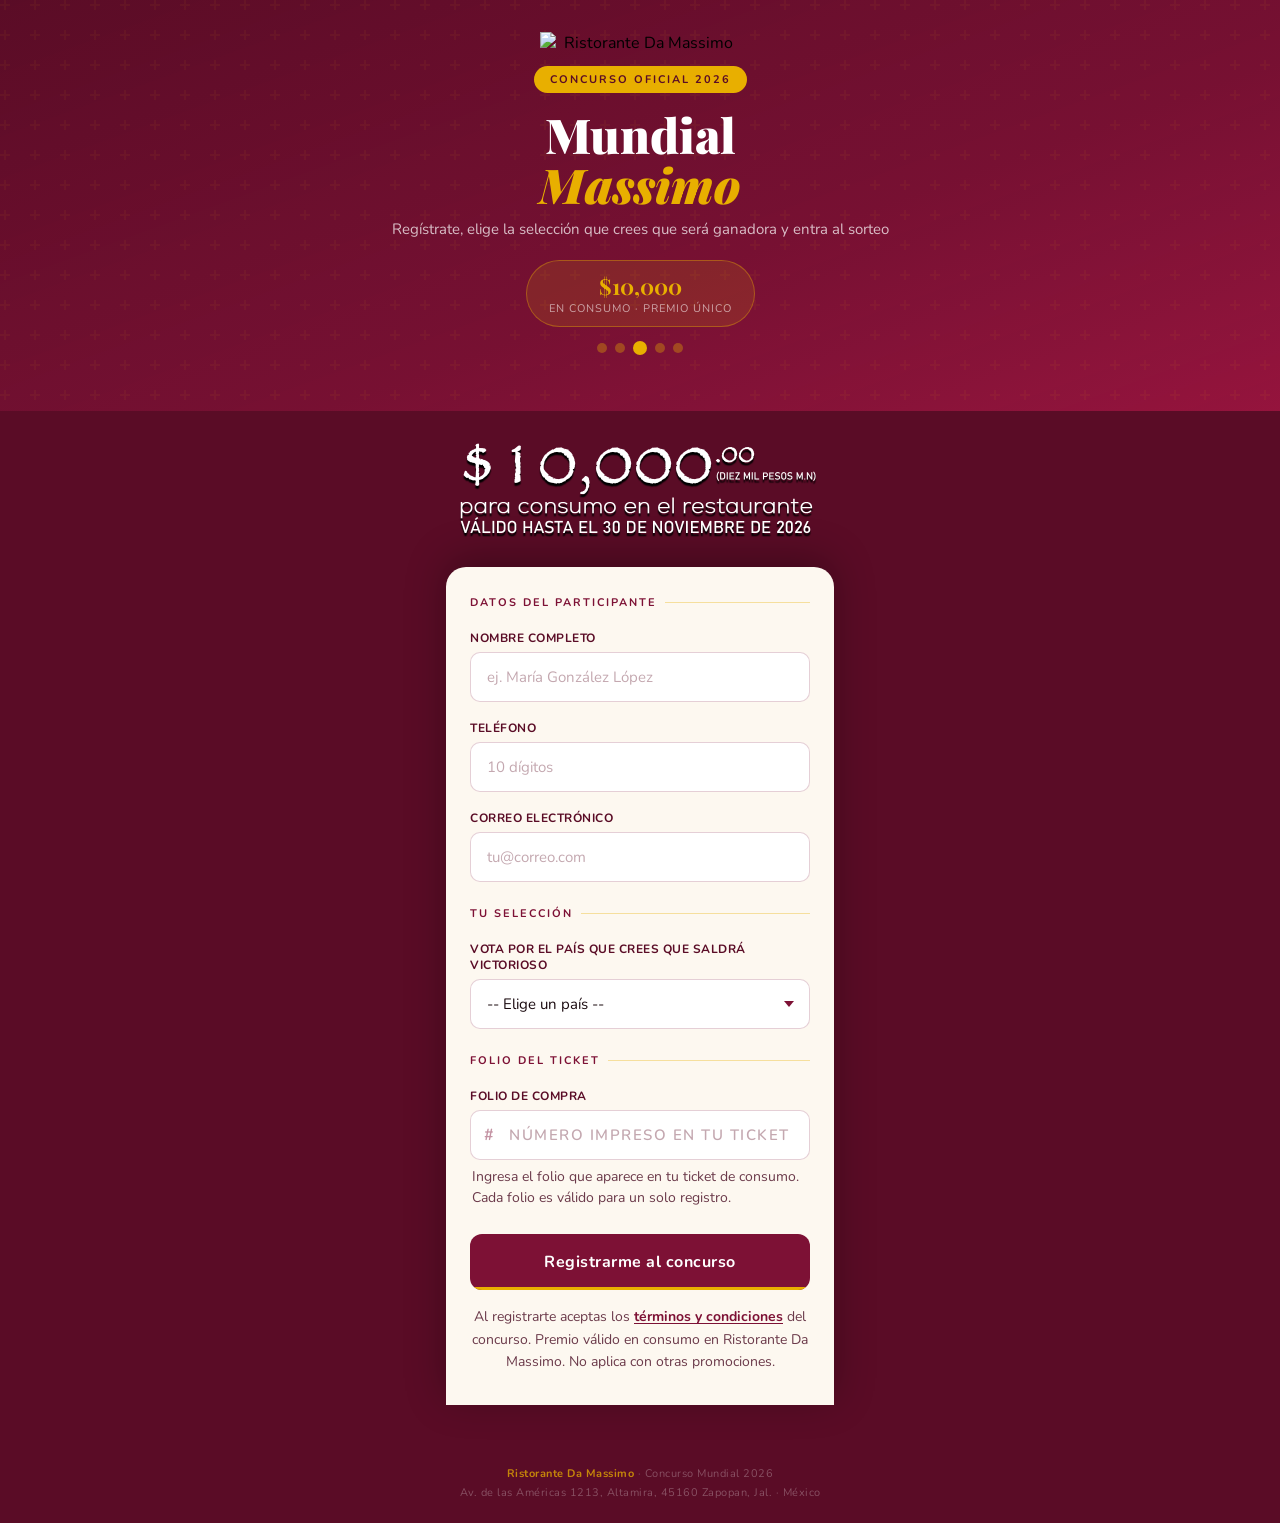
==== index.html @ a42dd685 "Add files via upload" ====
<!DOCTYPE html>
<html lang="es">
<head>
  <meta charset="UTF-8">
  <meta name="viewport" content="width=device-width, initial-scale=1.0, maximum-scale=1.0">
  <title>Mundial Massimo — Regístrate</title>
  <link href="https://fonts.googleapis.com/css2?family=Playfair+Display:ital,wght@0,700;0,900;1,700&family=Nunito:wght@400;600;700&display=swap" rel="stylesheet">
  <link rel="stylesheet" href="styles.css">
</head>
<body>

<!-- =============================================
     HERO
     ============================================= -->
<div class="hero">

  <img src="img/logo.png" alt="Ristorante Da Massimo" class="hero-logo-img">
  <!-- <div class="img-placeholder img-placeholder--logo">
    <span class="img-placeholder__label">img/logo.png</span>
    <span class="img-placeholder__size">200 x 80 px</span>
  </div> -->

  <div class="hero-badge">Concurso Oficial 2026</div>
  <h1 class="hero-title">Mundial<br><span>Massimo</span></h1>
  <p class="hero-sub">Regístrate, elige la selección que crees que será ganadora y entra al sorteo</p>

  <div class="prize-pill">
    <div class="prize-text">$10,000</div>
    <div class="prize-label">en consumo &middot; Premio único</div>
  </div>

  <div class="ball-row">
    <div class="ball"></div><div class="ball"></div><div class="ball"></div>
    <div class="ball"></div><div class="ball"></div>
  </div>
</div>


<!-- =============================================
     BANNER DE PREMIO
     ============================================= -->
<div class="banner-premio">
  <!-- <div class="img-placeholder img-placeholder--banner">
    <span class="img-placeholder__label">img/banner-premio.jpg</span>
    <span class="img-placeholder__size">390 x 180 px &mdash; foto del restaurante o del premio</span>
  </div> -->
  <img src="img/banner-premio.png" alt="Premio: $10,000 en consumo en Ristorante Da Massimo">
</div>


<!-- =============================================
     FORMULARIO DE REGISTRO
     ============================================= -->
<div class="form-wrap">
  <div class="form-card">

    <!-- ── ALERTA: FOLIO YA REGISTRADO ── -->
    <div class="folio-alert" id="folioAlert">
      <div class="folio-alert__icon">!</div>
      <div class="folio-alert__body">
        <p class="folio-alert__title">Folio ya registrado</p>
        <p class="folio-alert__msg">Este folio de ticket ya fue utilizado para una participación anterior. Verifica el número e inténtalo de nuevo.</p>
      </div>
      <button class="folio-alert__close" id="folioAlertClose" aria-label="Cerrar">&times;</button>
    </div>

    <form id="regForm" novalidate>

      <div class="section-label">Datos del participante</div>

      <div class="field-group">
        <label for="nombre">Nombre completo</label>
        <input type="text" id="nombre" name="nombre"
               placeholder="ej. María González López" autocomplete="name">
        <div class="field-error" id="err-nombre">Ingresa tu nombre completo.</div>
      </div>

      <div class="field-group">
        <label for="telefono">Teléfono</label>
        <input type="tel" id="telefono" name="telefono"
               placeholder="10 dígitos" maxlength="15"
               autocomplete="tel" inputmode="numeric">
        <div class="field-error" id="err-telefono">Ingresa un número de teléfono válido.</div>
      </div>

      <div class="field-group">
        <label for="correo">Correo electrónico</label>
        <input type="email" id="correo" name="correo"
               placeholder="tu@correo.com" autocomplete="email" inputmode="email">
        <div class="field-error" id="err-correo">Ingresa un correo electrónico válido.</div>
      </div>

      <div class="section-label" style="margin-top:24px;">Tu selección</div>

      <div class="field-group">
        <label for="equipo">Vota por el país que crees que saldrá victorioso</label>
        <div class="select-wrap">
          <select id="equipo" name="equipo">
            <option value="" disabled selected>-- Elige un país --</option>
            <option>Alemania</option>
            <option>Arabia Saudita</option>
            <option>Argentina</option>
            <option>Australia</option>
            <option>Bélgica</option>
            <option>Brasil</option>
            <option>Camerún</option>
            <option>Canadá</option>
            <option>Corea del Sur</option>
            <option>Costa Rica</option>
            <option>Croacia</option>
            <option>Dinamarca</option>
            <option>Ecuador</option>
            <option>España</option>
            <option>Estados Unidos</option>
            <option>Francia</option>
            <option>Gales</option>
            <option>Ghana</option>
            <option>Inglaterra</option>
            <option>Irán</option>
            <option>Japón</option>
            <option>Marruecos</option>
            <option>México</option>
            <option>Países Bajos</option>
            <option>Polonia</option>
            <option>Portugal</option>
            <option>Qatar</option>
            <option>Senegal</option>
            <option>Serbia</option>
            <option>Suiza</option>
            <option>Túnez</option>
            <option>Uruguay</option>
          </select>
        </div>
        <div class="field-error" id="err-equipo">Selecciona un país.</div>
      </div>

      <div class="section-label" style="margin-top:24px;">Folio del ticket</div>

      <div class="field-group">
        <label for="folio">Folio de compra</label>
        <div class="folio-wrap">
          <span class="folio-icon">#</span>
          <input type="text" id="folio" name="folio"
                 placeholder="Número impreso en tu ticket" maxlength="20">
        </div>
        <p class="field-hint">Ingresa el folio que aparece en tu ticket de consumo. Cada folio es válido para un solo registro.</p>
        <div class="field-error" id="err-folio">Ingresa el folio de tu ticket de compra.</div>
      </div>

      <button type="submit" class="cta-btn" id="submitBtn">
        Registrarme al concurso
      </button>

      <p class="legal-note">
        Al registrarte aceptas los
        <a href="#" class="legal-link" id="openTerms">términos y condiciones</a>
        del concurso. Premio válido en consumo en Ristorante Da Massimo.
        No aplica con otras promociones.
      </p>

    </form>


    <!-- =============================================
         PANTALLA DE ÉXITO
         ============================================= -->
    <div class="success-screen" id="successScreen">

      <h2 class="success-title">Registro exitoso</h2>
      <p class="success-sub">
        Tu participación ha sido confirmada. Guarda tu imagen de registro.
      </p>

      <!-- Tarjeta generada como imagen -->
      <div class="tarjeta-wrap">
        <img id="tarjetaImagen" src="" alt="Tarjeta de registro Mundial Massimo">
        <p class="tarjeta-hint">
          📱 <strong>Móvil:</strong> mantén presionada la imagen y elige "Guardar"<br>
          🖥️ <strong>Computadora:</strong> clic derecho sobre la imagen → "Guardar imagen como"
        </p>
      </div>

      <p class="success-sub" style="margin-top:16px;">
        El sorteo se realizará al cierre del torneo.<br>
        Suerte con <span id="successTeamInline" style="color:var(--vino);font-weight:700;"></span>.
      </p>

      <!-- Botón volver -->
      <div class="success-actions">
        <button class="action-btn action-btn--secondary" id="btnVolver">
          Registrar a otra persona
        </button>
      </div>

    </div>

  </div>
</div>


<!-- =============================================
     MODAL: TÉRMINOS Y CONDICIONES
     ============================================= -->
<div class="modal-overlay" id="modalTerms">
  <div class="modal">
    <div class="modal-header">
      <h2 class="modal-title">Términos y Condiciones</h2>
      <button class="modal-close" id="closeTerms" aria-label="Cerrar">&times;</button>
    </div>
    <div class="modal-body">

      <p class="modal-intro">
        Concurso <strong>Mundial Massimo 2026</strong> organizado por Ristorante Da Massimo,
        Av. de las Américas 1213, Altamira, 45160 Zapopan, Jalisco, México.
      </p>

      <div class="terms-section">
        <h3>1. Elegibilidad</h3>
        <p>Pueden participar personas mayores de 18 años con ticket de consumo válido expedido por Ristorante Da Massimo durante el periodo del concurso.</p>
      </div>

      <div class="terms-section">
        <h3>2. Mecánica de participación</h3>
        <p>Cada ticket de consumo incluye un folio único impreso. El participante debe ingresar dicho folio en el formulario de registro junto con sus datos personales. Un mismo folio solo puede usarse para un registro. Cada registro genera un número de participación único vinculado al folio y a los datos del participante.</p>
      </div>

      <div class="terms-section">
        <h3>3. Premio</h3>
        <p>El premio consiste en <strong>$10,000 pesos en consumo</strong> dentro del Ristorante Da Massimo. El premio es intransferible, no es canjeable por efectivo y no es acumulable con otras promociones o descuentos vigentes.</p>
      </div>

      <div class="terms-section">
        <h3>4. Sorteo</h3>
        <p>El sorteo se realizará al concluir la fase final del torneo. El ganador será contactado a través de los datos proporcionados en el registro. Ristorante Da Massimo se reserva el derecho de verificar la autenticidad del folio y los datos del participante antes de entregar el premio.</p>
      </div>

      <div class="terms-section">
        <h3>5. Reclamación del premio</h3>
        <p>Para reclamar el premio, el ganador deberá presentar <strong>el ticket de consumo original</strong> correspondiente al folio registrado, o en su defecto una <strong>fotografía clara y legible del mismo</strong>. Sin este comprobante no será posible validar ni entregar el premio. Se recomienda conservar el ticket físico o fotografiarlo al momento de participar.</p>
      </div>

      <div class="terms-section">
        <h3>6. Datos personales</h3>
        <p>Los datos recabados (nombre, teléfono, correo electrónico) serán utilizados exclusivamente para la administración del concurso y la notificación al ganador. No serán compartidos con terceros ni utilizados con fines comerciales ajenos al concurso.</p>
      </div>

      <div class="terms-section">
        <h3>7. Descalificación</h3>
        <p>Se descalificará automáticamente a cualquier participante que presente folios duplicados, alterados o no expedidos por el restaurante, así como a quien proporcione información falsa o incompleta.</p>
      </div>

      <div class="terms-section">
        <h3>8. Aceptación</h3>
        <p>La participación en el concurso implica la aceptación total de estos términos y condiciones. Ristorante Da Massimo se reserva el derecho de modificar o cancelar el concurso en cualquier momento, notificando a los participantes a través de sus canales oficiales.</p>
      </div>

    </div>
    <div class="modal-footer">
      <button class="cta-btn" id="closeTermsBtn">Entendido</button>
    </div>
  </div>
</div>


<!-- FOOTER -->
<div class="footer">
  <p>
    <strong>Ristorante Da Massimo</strong> &middot; Concurso Mundial 2026<br>
    Av. de las Américas 1213, Altamira, 45160 Zapopan, Jal. &middot; México
  </p>
</div>

<!-- Canvas oculto para generar la tarjeta -->
<canvas id="downloadCanvas" style="display:none;"></canvas>

<script src="app.js"></script>
</body>
</html>
---- styles.css ----
/* =============================================
   MUNDIAL MASSIMO — Hoja de estilos principal
   Colores: Vino #7d1135  |  Oro #e8af00
   ============================================= */

*, *::before, *::after { box-sizing: border-box; margin: 0; padding: 0; }

:root {
  --vino:       #7d1135;
  --vino-dark:  #5a0c26;
  --vino-light: #a01545;
  --oro:        #e8af00;
  --oro-dark:   #c49300;
  --cream:      #fdf8f0;
  --text:       #1a0a0f;
  --text-muted: #6b3a4a;
}

html { scroll-behavior: smooth; }

body {
  font-family: 'Nunito', sans-serif;
  background: var(--vino-dark);
  min-height: 100vh;
  display: flex;
  flex-direction: column;
  align-items: center;
  overflow-x: hidden;
}


/* =============================================
   PLACEHOLDERS DE IMAGENES
   ============================================= */

.img-placeholder {
  display: flex;
  flex-direction: column;
  align-items: center;
  justify-content: center;
  gap: 5px;
  border: 1.5px dashed rgba(232,175,0,0.5);
  background: rgba(0,0,0,0.18);
  border-radius: 10px;
}

.img-placeholder__label {
  font-family: 'Nunito', monospace;
  font-size: 12px;
  font-weight: 700;
  color: var(--oro);
  letter-spacing: 0.5px;
}

.img-placeholder__size {
  font-size: 11px;
  color: rgba(232,175,0,0.55);
}

.img-placeholder--logo {
  width: 200px;
  height: 80px;
  margin: 0 auto 14px;
}

.img-placeholder--banner {
  width: 100%;
  height: 180px;
  border-radius: 14px;
  border-color: rgba(232,175,0,0.35);
  background: rgba(90,12,38,0.55);
}

.img-placeholder--icon {
  width: 80px;
  height: 80px;
  border-radius: 50%;
  margin: 0 auto 20px;
}


/* ── HERO ── */
.hero {
  width: 100%;
  background-color: var(--vino-dark);
  background-image:
    linear-gradient(160deg, rgba(90,12,38,0.93) 0%, rgba(125,17,53,0.83) 60%, rgba(156,21,64,0.89) 100%),
    url('img/hero-bg.jpg');
  background-size: cover;
  background-position: center top;
  padding: 32px 24px 56px;
  text-align: center;
  position: relative;
  overflow: hidden;
}

.hero::before {
  content: '';
  position: absolute;
  inset: 0;
  background: url("data:image/svg+xml,%3Csvg width='60' height='60' viewBox='0 0 60 60' xmlns='http://www.w3.org/2000/svg'%3E%3Cg fill='none' fill-rule='evenodd'%3E%3Cg fill='%23e8af00' fill-opacity='0.05'%3E%3Cpath d='M36 34v-4h-2v4h-4v2h4v4h2v-4h4v-2h-4zm0-30V0h-2v4h-4v2h4v4h2V6h4V4h-4zM6 34v-4H4v4H0v2h4v4h2v-4h4v-2H6zM6 4V0H4v4H0v2h4v4h2V6h4V4H6z'/%3E%3C/g%3E%3C/g%3E%3C/svg%3E") repeat;
  pointer-events: none;
}

.hero-logo-img {
  display: block;
  width: 200px;
  height: auto;
  margin: 0 auto 12px;
  position: relative;
}

.hero-badge {
  display: inline-block;
  background: var(--oro);
  color: var(--vino-dark);
  font-weight: 700;
  font-size: 11px;
  letter-spacing: 2px;
  text-transform: uppercase;
  padding: 6px 16px;
  border-radius: 100px;
  margin-bottom: 16px;
  position: relative;
}

.hero-title {
  font-family: 'Playfair Display', serif;
  font-size: 48px;
  font-weight: 900;
  color: #fff;
  line-height: 1.05;
  margin-bottom: 8px;
  position: relative;
}

.hero-title span { color: var(--oro); font-style: italic; }

.hero-sub {
  font-size: 15px;
  color: rgba(255,255,255,0.72);
  margin-bottom: 20px;
  position: relative;
  line-height: 1.5;
}

.prize-pill {
  display: inline-flex;
  flex-direction: column;
  align-items: center;
  background: rgba(232,175,0,0.13);
  border: 1px solid rgba(232,175,0,0.38);
  border-radius: 100px;
  padding: 10px 22px;
  position: relative;
}

.prize-text {
  font-family: 'Playfair Display', serif;
  font-size: 22px;
  font-weight: 700;
  color: var(--oro);
}

.prize-label {
  font-size: 11px;
  color: rgba(255,255,255,0.58);
  letter-spacing: 1px;
  text-transform: uppercase;
}

.ball-row {
  display: flex;
  justify-content: center;
  gap: 8px;
  padding: 16px 0 0;
  position: relative;
}

.ball {
  width: 10px; height: 10px;
  border-radius: 50%;
  background: var(--oro);
  opacity: 0.35;
}

.ball:nth-child(3) { opacity: 1; width: 14px; height: 14px; margin-top: -2px; }


/* ── BANNER DE PREMIO ── */
.banner-premio {
  width: 100%;
  max-width: 420px;
  padding: 0 16px;
  margin-top: -4px;
  position: relative;
  z-index: 2;
}

.banner-premio img {
  width: 100%;
  height: 180px;
  object-fit: cover;
  border-radius: 14px;
  display: block;
  /* border: 0px solid rgba(232,175,0,0.28); */
}


/* ── TARJETA DEL FORMULARIO ── */
.form-wrap {
  width: 100%;
  max-width: 420px;
  padding: 0 16px 40px;
}

.form-card {
  background: var(--cream);
  border-radius: 20px 20px 0 0;
  margin-top: -20px;
  padding: 28px 24px 32px;
  position: relative;
  box-shadow: 0 -8px 40px rgba(0,0,0,0.3);
}

.section-label {
  font-size: 11px;
  letter-spacing: 2px;
  text-transform: uppercase;
  color: var(--vino);
  font-weight: 700;
  margin-bottom: 20px;
  display: flex;
  align-items: center;
  gap: 8px;
}

.section-label::after {
  content: '';
  flex: 1;
  height: 1px;
  background: var(--oro);
  opacity: 0.35;
}

.field-group { margin-bottom: 18px; }

label {
  display: block;
  font-size: 12px;
  font-weight: 700;
  letter-spacing: 0.5px;
  color: var(--vino-dark);
  margin-bottom: 6px;
  text-transform: uppercase;
}

input, select {
  width: 100%;
  padding: 14px 16px;
  border: 1.5px solid rgba(125,17,53,0.2);
  border-radius: 10px;
  font-family: 'Nunito', sans-serif;
  font-size: 15px;
  color: var(--text);
  background: #fff;
  outline: none;
  transition: border-color 0.2s, box-shadow 0.2s;
  appearance: none;
  -webkit-appearance: none;
}

input:focus, select:focus {
  border-color: var(--vino);
  box-shadow: 0 0 0 3px rgba(125,17,53,0.11);
}

input::placeholder { color: #c4a8b0; }

.select-wrap { position: relative; }

.select-wrap::after {
  content: '';
  position: absolute;
  right: 16px; top: 50%;
  transform: translateY(-50%);
  width: 0; height: 0;
  border-left: 5px solid transparent;
  border-right: 5px solid transparent;
  border-top: 6px solid var(--vino);
  pointer-events: none;
}

.folio-wrap { position: relative; }

.folio-icon {
  position: absolute;
  left: 14px; top: 50%;
  transform: translateY(-50%);
  font-size: 16px;
  font-weight: 700;
  color: var(--vino);
  opacity: 0.45;
}

.folio-wrap input {
  padding-left: 38px;
  letter-spacing: 1.5px;
  font-weight: 600;
  text-transform: uppercase;
}

.field-hint {
  font-size: 14px;
  color: var(--text-muted);
  margin-top: 6px;
  line-height: 1.5;
  padding-left: 2px;
}


/* =============================================
   ALERTA: FOLIO YA REGISTRADO
   ============================================= */

.folio-alert {
  display: none;                /* se activa desde JS */
  align-items: flex-start;
  gap: 12px;
  background: #fff0f0;
  border: 1.5px solid #c0392b;
  border-left: 5px solid #c0392b;
  border-radius: 10px;
  padding: 14px 14px 14px 12px;
  margin-bottom: 20px;
  animation: slideDown 0.25s ease;
}

.folio-alert.visible { display: flex; }

@keyframes slideDown {
  from { opacity: 0; transform: translateY(-8px); }
  to   { opacity: 1; transform: translateY(0); }
}

.folio-alert__icon {
  flex-shrink: 0;
  width: 24px; height: 24px;
  border-radius: 50%;
  background: #c0392b;
  color: #fff;
  font-weight: 900;
  font-size: 14px;
  display: flex;
  align-items: center;
  justify-content: center;
  margin-top: 1px;
}

.folio-alert__body { flex: 1; }

.folio-alert__title {
  font-size: 13px;
  font-weight: 700;
  color: #7b1a1a;
  margin-bottom: 3px;
}

.folio-alert__msg {
  font-size: 12px;
  color: #a33;
  line-height: 1.5;
}

.folio-alert__close {
  flex-shrink: 0;
  background: none;
  border: none;
  font-size: 20px;
  color: #c0392b;
  cursor: pointer;
  line-height: 1;
  padding: 0 2px;
  opacity: 0.7;
}

.folio-alert__close:hover { opacity: 1; }


/* ── BOTON CTA ── */
.cta-btn {
  width: 100%;
  padding: 17px;
  background: var(--vino);
  color: #fff;
  border: none;
  border-radius: 12px;
  font-family: 'Nunito', sans-serif;
  font-size: 16px;
  font-weight: 700;
  letter-spacing: 0.5px;
  cursor: pointer;
  margin-top: 8px;
  transition: background 0.2s, transform 0.1s;
  position: relative;
  overflow: hidden;
}

.cta-btn::after {
  content: '';
  position: absolute;
  bottom: 0; left: 0; right: 0;
  height: 3px;
  background: var(--oro);
}

.cta-btn:hover  { background: var(--vino-light); }
.cta-btn:active { transform: scale(0.98); }
.cta-btn:disabled { opacity: 0.6; cursor: not-allowed; transform: none; }

.legal-note {
  text-align: center;
  font-size: 14px;
  color: var(--text-muted);
  margin-top: 16px;
  line-height: 1.6;
}

.legal-link {
  color: var(--vino);
  font-weight: 700;
  text-decoration: underline;
  text-underline-offset: 2px;
  cursor: pointer;
}

.legal-link:hover { color: var(--vino-light); }


/* ── PANTALLA DE EXITO ── */
.success-screen {
  display: none;
  text-align: center;
  padding: 16px 4px;
}

.success-icon {
  width: 80px; height: 80px;
  border-radius: 50%;
  background: var(--vino);
  display: flex;
  align-items: center;
  justify-content: center;
  margin: 0 auto 20px;
  overflow: hidden;
}

.success-icon img {
  width: 100%; height: 100%;
  object-fit: contain;
  padding: 14px;
}

.success-title {
  font-family: 'Playfair Display', serif;
  font-size: 28px;
  font-weight: 900;
  color: var(--vino-dark);
  margin-bottom: 8px;
}

.success-sub {
  font-size: 16px;
  color: var(--text-muted);
  line-height: 1.65;
}

.success-code-block {
  background: var(--vino-dark);
  border-radius: 14px;
  padding: 20px 24px;
  margin: 24px 0 20px;
  border-bottom: 3px solid var(--oro);
}

.success-code-label {
  font-size: 10px;
  letter-spacing: 2px;
  text-transform: uppercase;
  color: rgba(255,255,255,0.45);
  margin-bottom: 8px;
}

.success-code {
  font-family: 'Nunito', monospace;
  font-size: 22px;
  font-weight: 700;
  color: var(--oro);
  letter-spacing: 3px;
  word-break: break-all;
}

.success-code-note {
  font-size: 11px;
  color: rgba(255,255,255,0.45);
  margin-top: 10px;
  line-height: 1.55;
}

.success-detail {
  background: #fff;
  border-radius: 12px;
  border: 1.5px solid rgba(125,17,53,0.12);
  overflow: hidden;
  text-align: left;
}

.success-detail-row {
  display: flex;
  justify-content: space-between;
  align-items: center;
  padding: 12px 16px;
  border-bottom: 1px solid rgba(125,17,53,0.08);
}

.success-detail-row:last-child { border-bottom: none; }

.success-detail-key {
  font-size: 11px;
  text-transform: uppercase;
  letter-spacing: 0.5px;
  color: var(--text-muted);
  font-weight: 700;
}

.success-detail-val {
  font-size: 14px;
  font-weight: 700;
  color: var(--vino-dark);
  text-align: right;
  max-width: 60%;
}

/* Mensaje de cierre */
.success-close-hint {
  font-size: 12px;
  color: var(--text-muted);
  margin-top: 16px;
  letter-spacing: 0.3px;
}

/* Botones de accion en pantalla de exito */
.success-actions {
  display: flex;
  gap: 10px;
  margin-top: 20px;
}

.action-btn {
  flex: 1;
  padding: 13px 10px;
  border-radius: 10px;
  font-family: 'Nunito', sans-serif;
  font-size: 14px;
  font-weight: 700;
  cursor: pointer;
  border: none;
  transition: opacity 0.2s, transform 0.1s;
}

.action-btn:active { transform: scale(0.97); }

.action-btn--secondary {
  background: #fff;
  color: var(--vino);
  border: 1.5px solid rgba(125,17,53,0.3);
}

.action-btn--secondary:hover { background: #f5eaee; }

.action-btn--primary {
  background: var(--vino);
  color: #fff;
  position: relative;
  overflow: hidden;
}

.action-btn--primary::after {
  content: '';
  position: absolute;
  bottom: 0; left: 0; right: 0;
  height: 3px;
  background: var(--oro);
}

.action-btn--primary:hover { background: var(--vino-light); }


/* =============================================
   MODAL: TERMINOS Y CONDICIONES
   ============================================= */

.modal-overlay {
  display: none;
  position: fixed;
  inset: 0;
  background: rgba(30,0,12,0.7);
  z-index: 100;
  align-items: flex-end;
  justify-content: center;
  padding: 0;
}

.modal-overlay.open { display: flex; }

.modal {
  background: var(--cream);
  width: 100%;
  max-width: 420px;
  max-height: 88vh;
  border-radius: 20px 20px 0 0;
  display: flex;
  flex-direction: column;
  animation: slideUp 0.3s ease;
}

@keyframes slideUp {
  from { transform: translateY(40px); opacity: 0; }
  to   { transform: translateY(0);    opacity: 1; }
}

.modal-header {
  display: flex;
  align-items: center;
  justify-content: space-between;
  padding: 20px 24px 16px;
  border-bottom: 1px solid rgba(125,17,53,0.1);
  flex-shrink: 0;
}

.modal-title {
  font-family: 'Playfair Display', serif;
  font-size: 20px;
  font-weight: 700;
  color: var(--vino-dark);
}

.modal-close {
  background: none;
  border: none;
  font-size: 26px;
  color: var(--text-muted);
  cursor: pointer;
  line-height: 1;
  padding: 0 4px;
}

.modal-close:hover { color: var(--vino); }

.modal-body {
  padding: 20px 24px;
  overflow-y: auto;
  flex: 1;
}

.modal-intro {
  font-size: 13px;
  color: var(--text-muted);
  line-height: 1.6;
  margin-bottom: 20px;
  padding-bottom: 16px;
  border-bottom: 1px solid rgba(125,17,53,0.08);
}

.modal-intro strong { color: var(--vino-dark); }

.terms-section {
  margin-bottom: 18px;
}

.terms-section h3 {
  font-size: 12px;
  text-transform: uppercase;
  letter-spacing: 1px;
  font-weight: 700;
  color: var(--vino);
  margin-bottom: 6px;
}

.terms-section p {
  font-size: 13px;
  color: var(--text);
  line-height: 1.65;
}

.terms-section strong { color: var(--vino-dark); }

.modal-footer {
  padding: 16px 24px 28px;
  flex-shrink: 0;
  border-top: 1px solid rgba(125,17,53,0.1);
}

.modal-footer .cta-btn { margin-top: 0; }


/* ── MENSAJES DE ERROR ── */
.field-error {
  font-size: 11px;
  color: #b52b2b;
  margin-top: 5px;
  display: none;
}

input.error, select.error {
  border-color: #b52b2b;
  box-shadow: 0 0 0 2px rgba(181,43,43,0.09);
}


/* ── FOOTER ── */
.footer {
  width: 100%;
  background: var(--vino-dark);
  padding: 20px 24px;
  text-align: center;
}

.footer p {
  font-size: 11px;
  color: rgba(255,255,255,0.28);
  letter-spacing: 0.5px;
  line-height: 1.7;
}

.footer strong { color: var(--oro); opacity: 0.75; }

/* ── TARJETA DE REGISTRO (imagen vertical) ── */
.tarjeta-wrap {
  margin: 24px auto 8px;
  width: 72%;
  max-width: 280px;
  min-width: 200px;
}

.tarjeta-wrap img#tarjetaImagen {
  width: 100%;
  height: auto;
  display: block;
  border-radius: 12px;
  box-shadow: 0 4px 24px rgba(90,12,38,0.35);
}

.tarjeta-hint {
  font-size: 14px;
  color: var(--text-muted);
  margin-top: 10px;
  line-height: 1.6;
  text-align: center;
  padding: 0 4px;
}
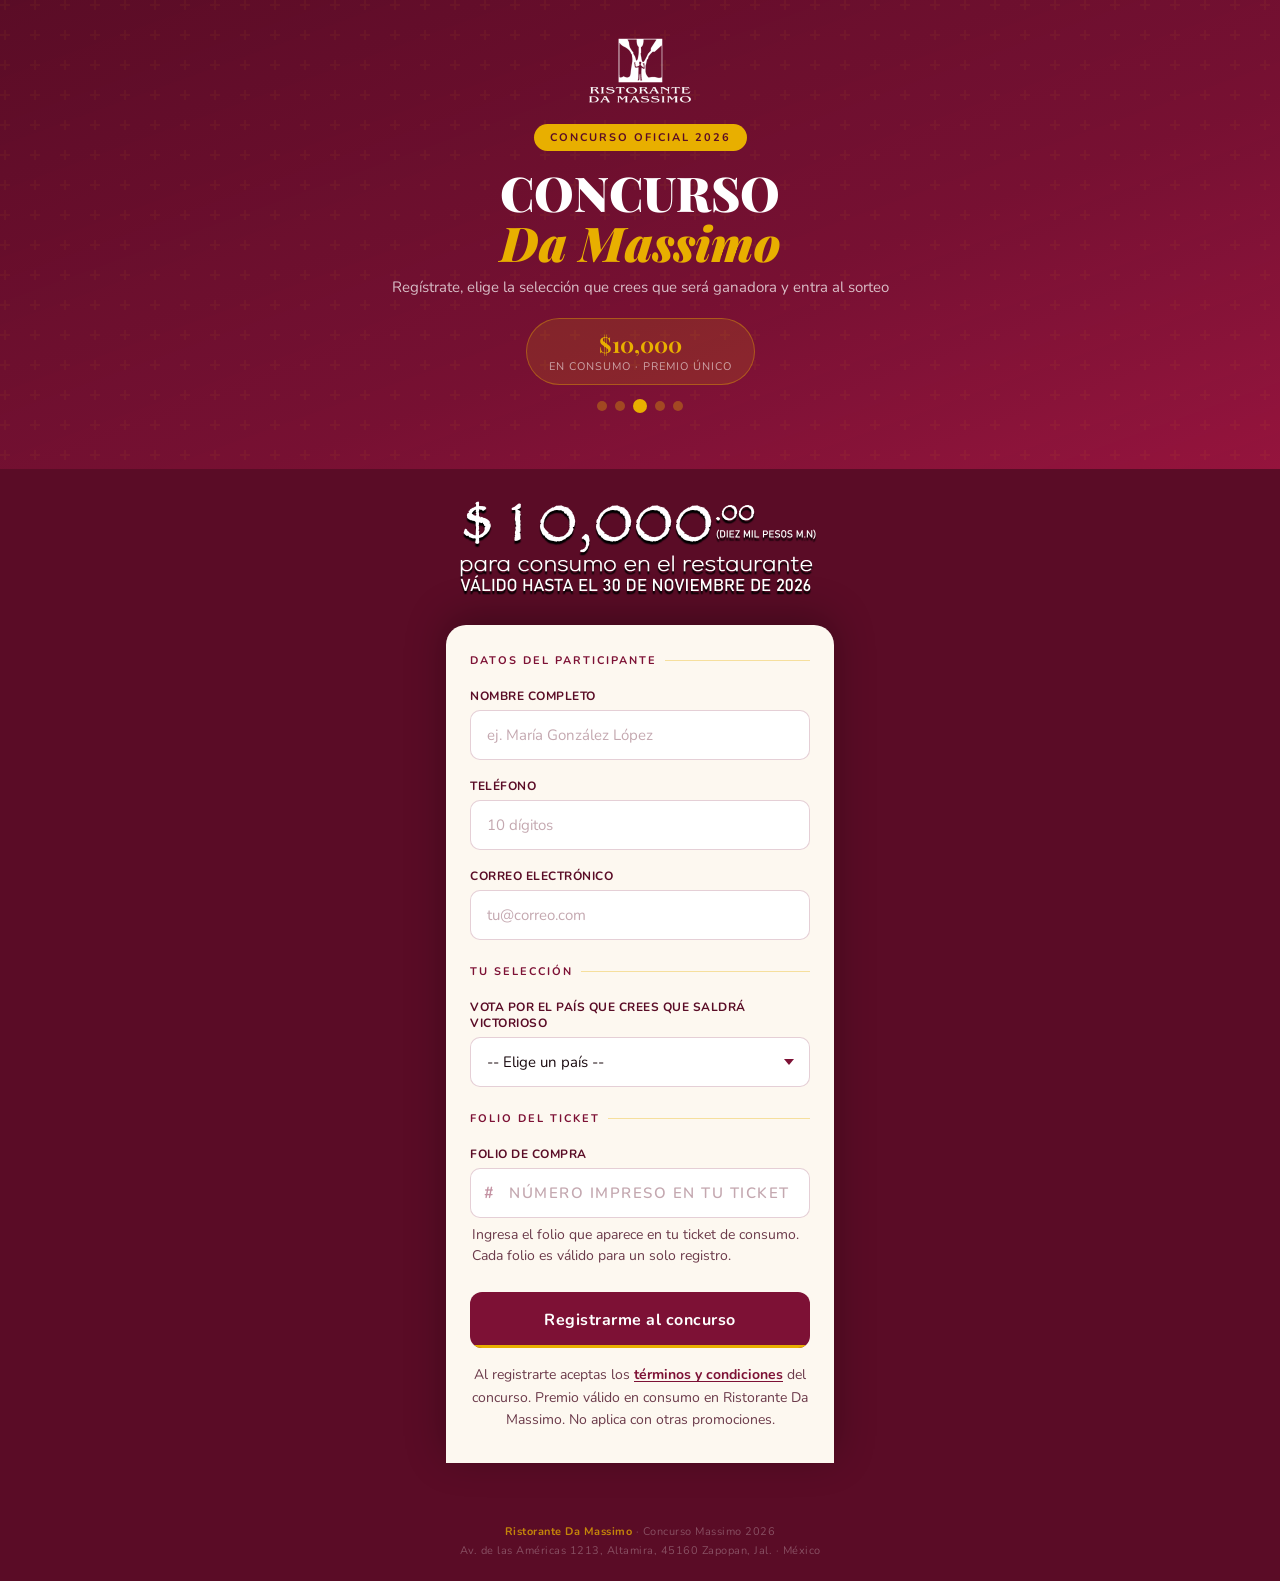
==== commit 1e2ce139: "Update index.html" ====
--- a/index.html
+++ b/index.html
@@ -3,7 +3,7 @@
 <head>
   <meta charset="UTF-8">
   <meta name="viewport" content="width=device-width, initial-scale=1.0, maximum-scale=1.0">
-  <title>Mundial Massimo — Regístrate</title>
+  <title>Concurso Massimo — Regístrate</title>
   <link href="https://fonts.googleapis.com/css2?family=Playfair+Display:ital,wght@0,700;0,900;1,700&family=Nunito:wght@400;600;700&display=swap" rel="stylesheet">
   <link rel="stylesheet" href="styles.css">
 </head>
@@ -21,7 +21,7 @@
   </div> -->
 
   <div class="hero-badge">Concurso Oficial 2026</div>
-  <h1 class="hero-title">Mundial<br><span>Massimo</span></h1>
+  <h1 class="hero-title">CONCURSO<br><span>Da Massimo</span></h1>
   <p class="hero-sub">Regístrate, elige la selección que crees que será ganadora y entra al sorteo</p>
 
   <div class="prize-pill">
@@ -210,7 +210,7 @@
     <div class="modal-body">
 
       <p class="modal-intro">
-        Concurso <strong>Mundial Massimo 2026</strong> organizado por Ristorante Da Massimo,
+        Concurso <strong>Massimo 2026</strong> organizado por Ristorante Da Massimo,
         Av. de las Américas 1213, Altamira, 45160 Zapopan, Jalisco, México.
       </p>
 
@@ -265,7 +265,7 @@
 <!-- FOOTER -->
 <div class="footer">
   <p>
-    <strong>Ristorante Da Massimo</strong> &middot; Concurso Mundial 2026<br>
+    <strong>Ristorante Da Massimo</strong> &middot; Concurso Massimo 2026<br>
     Av. de las Américas 1213, Altamira, 45160 Zapopan, Jal. &middot; México
   </p>
 </div>
@@ -275,4 +275,4 @@
 
 <script src="app.js"></script>
 </body>
-</html>+</html>
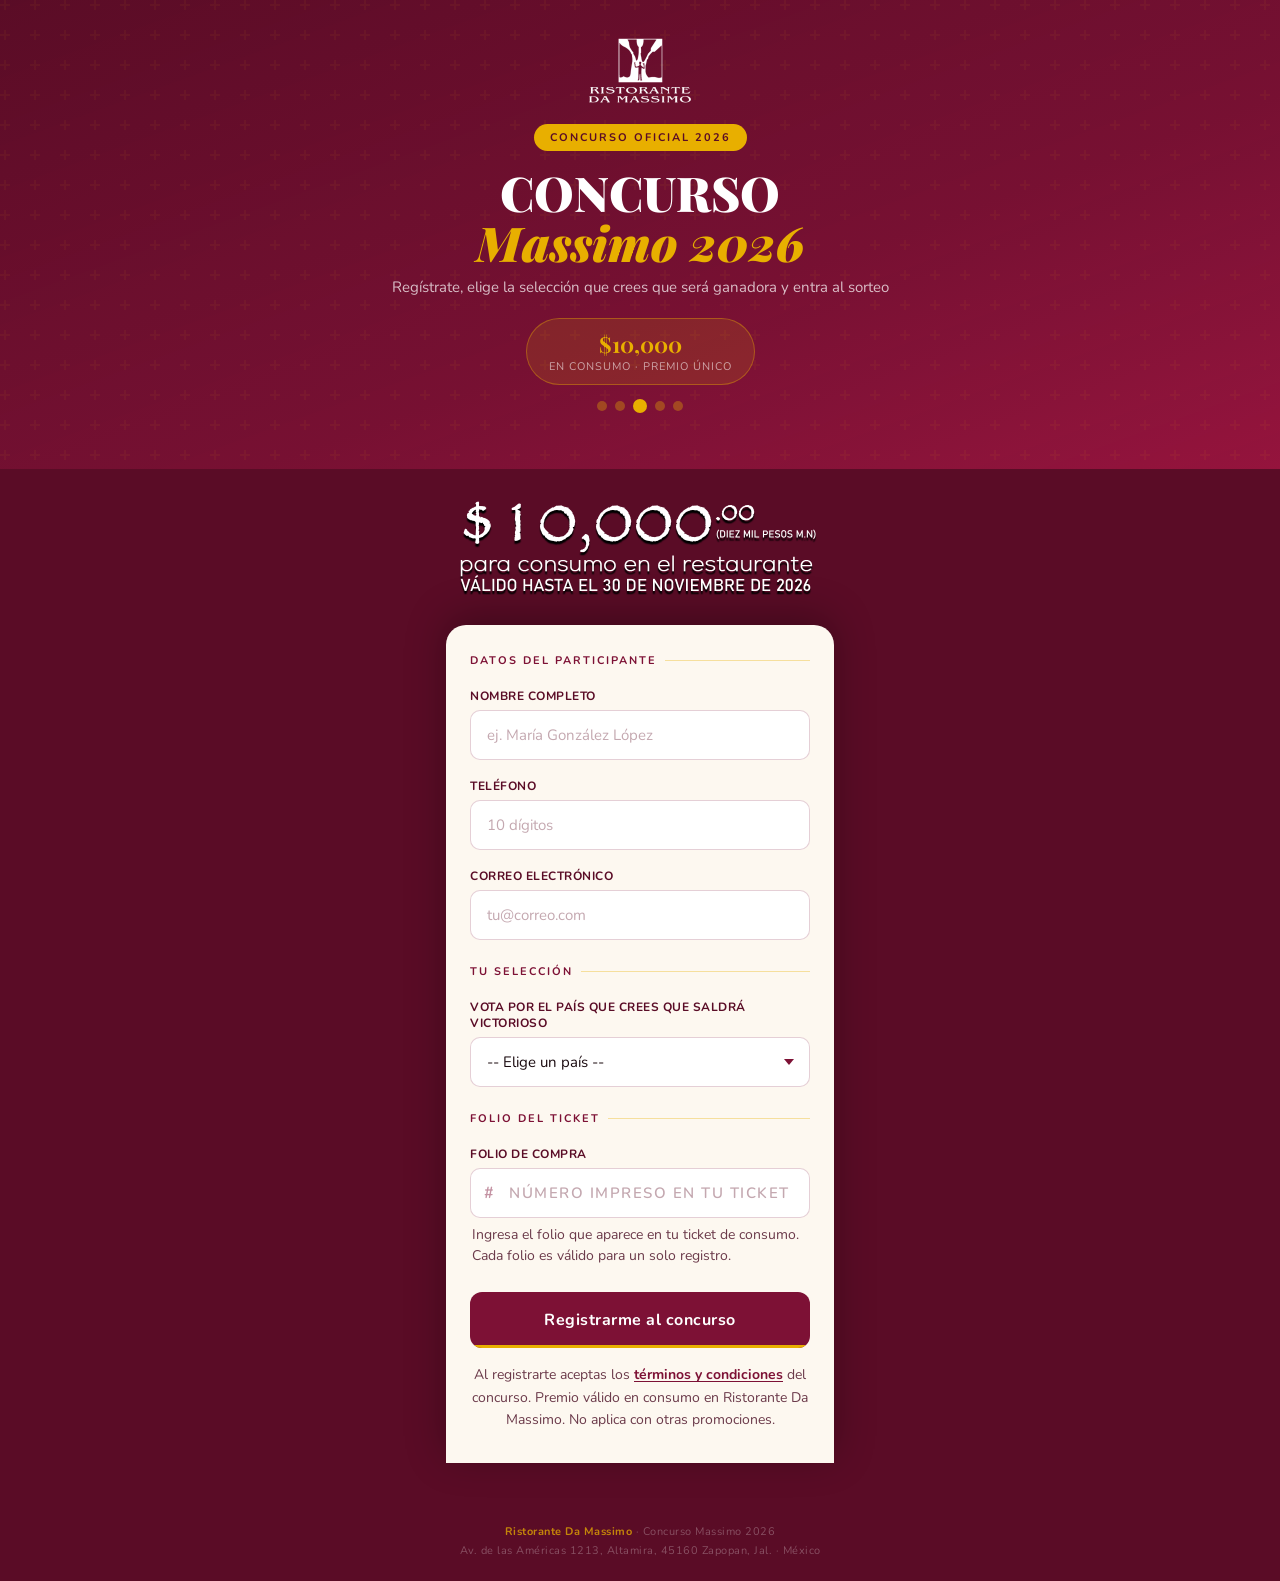
==== commit d7750f80: "Update index.html" ====
--- a/index.html
+++ b/index.html
@@ -21,7 +21,7 @@
   </div> -->
 
   <div class="hero-badge">Concurso Oficial 2026</div>
-  <h1 class="hero-title">CONCURSO<br><span>Da Massimo</span></h1>
+  <h1 class="hero-title">CONCURSO<br><span>Massimo 2026</span></h1>
   <p class="hero-sub">Regístrate, elige la selección que crees que será ganadora y entra al sorteo</p>
 
   <div class="prize-pill">
